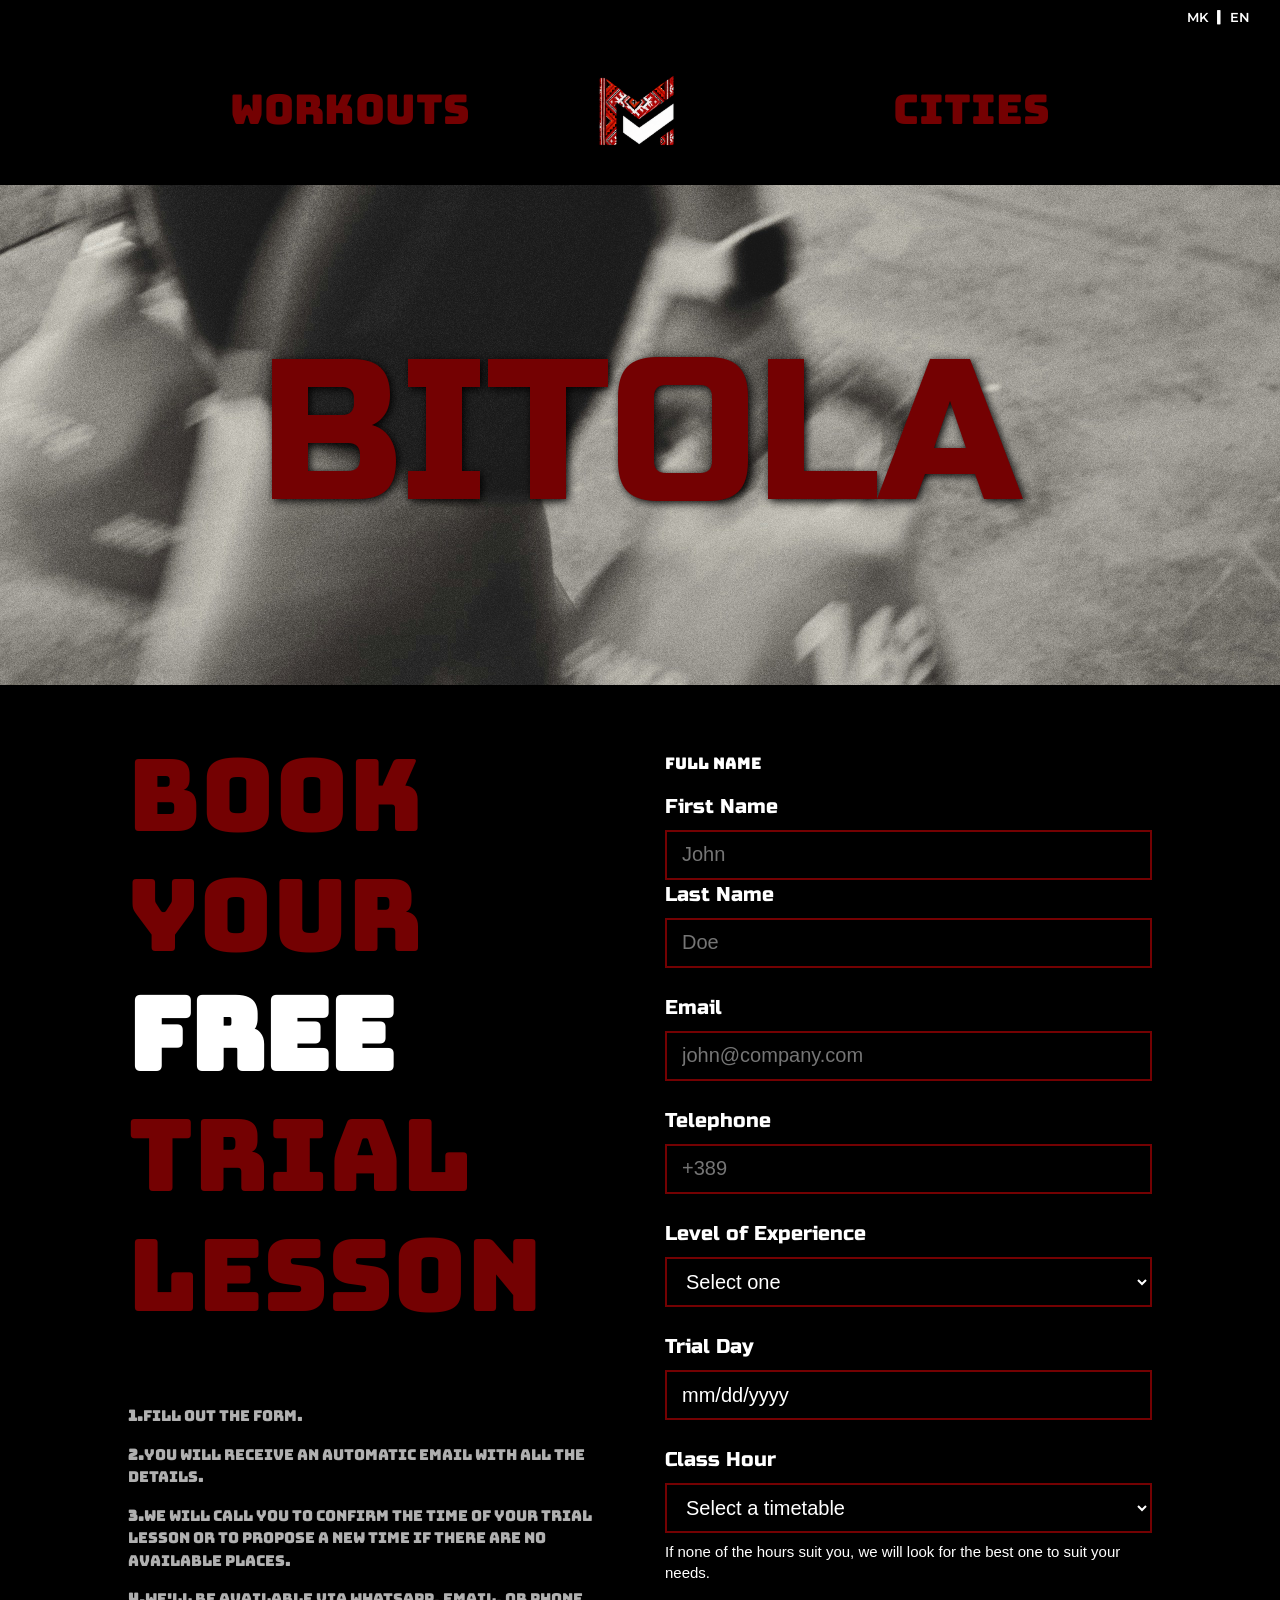
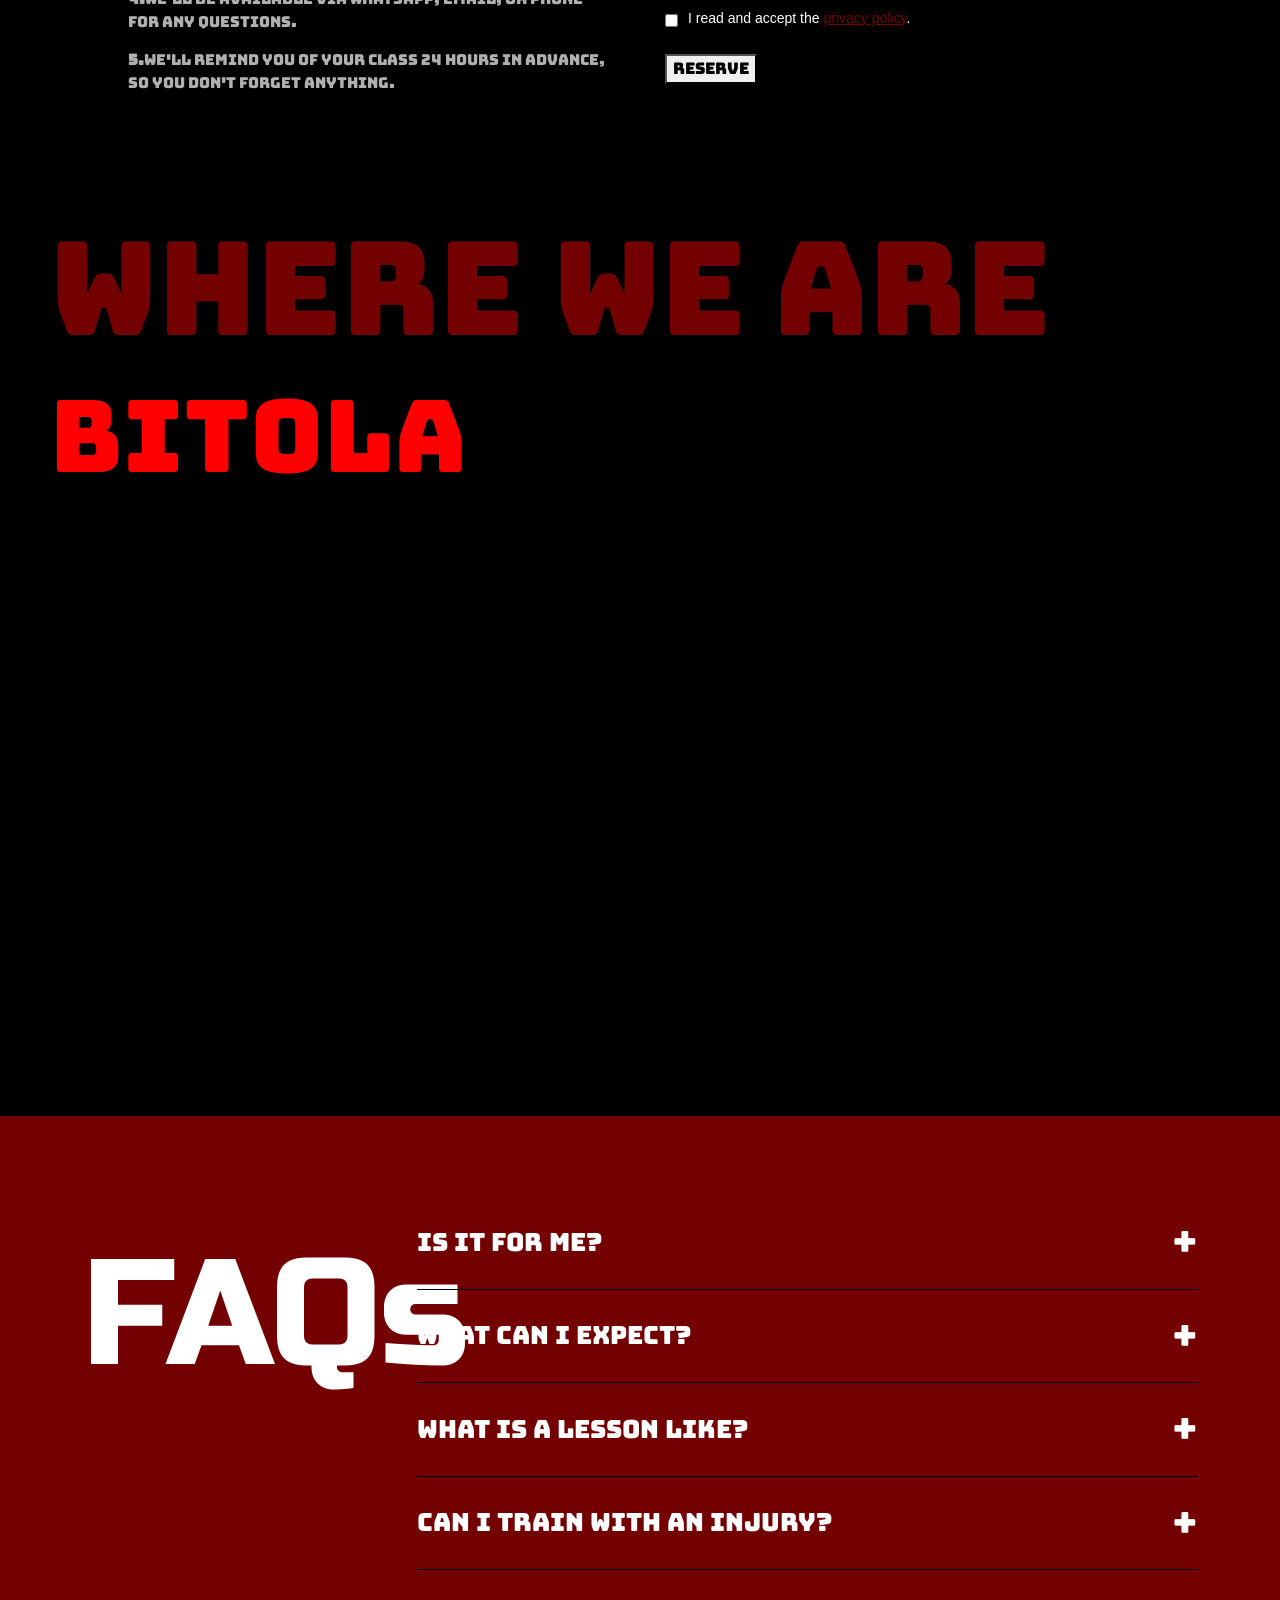
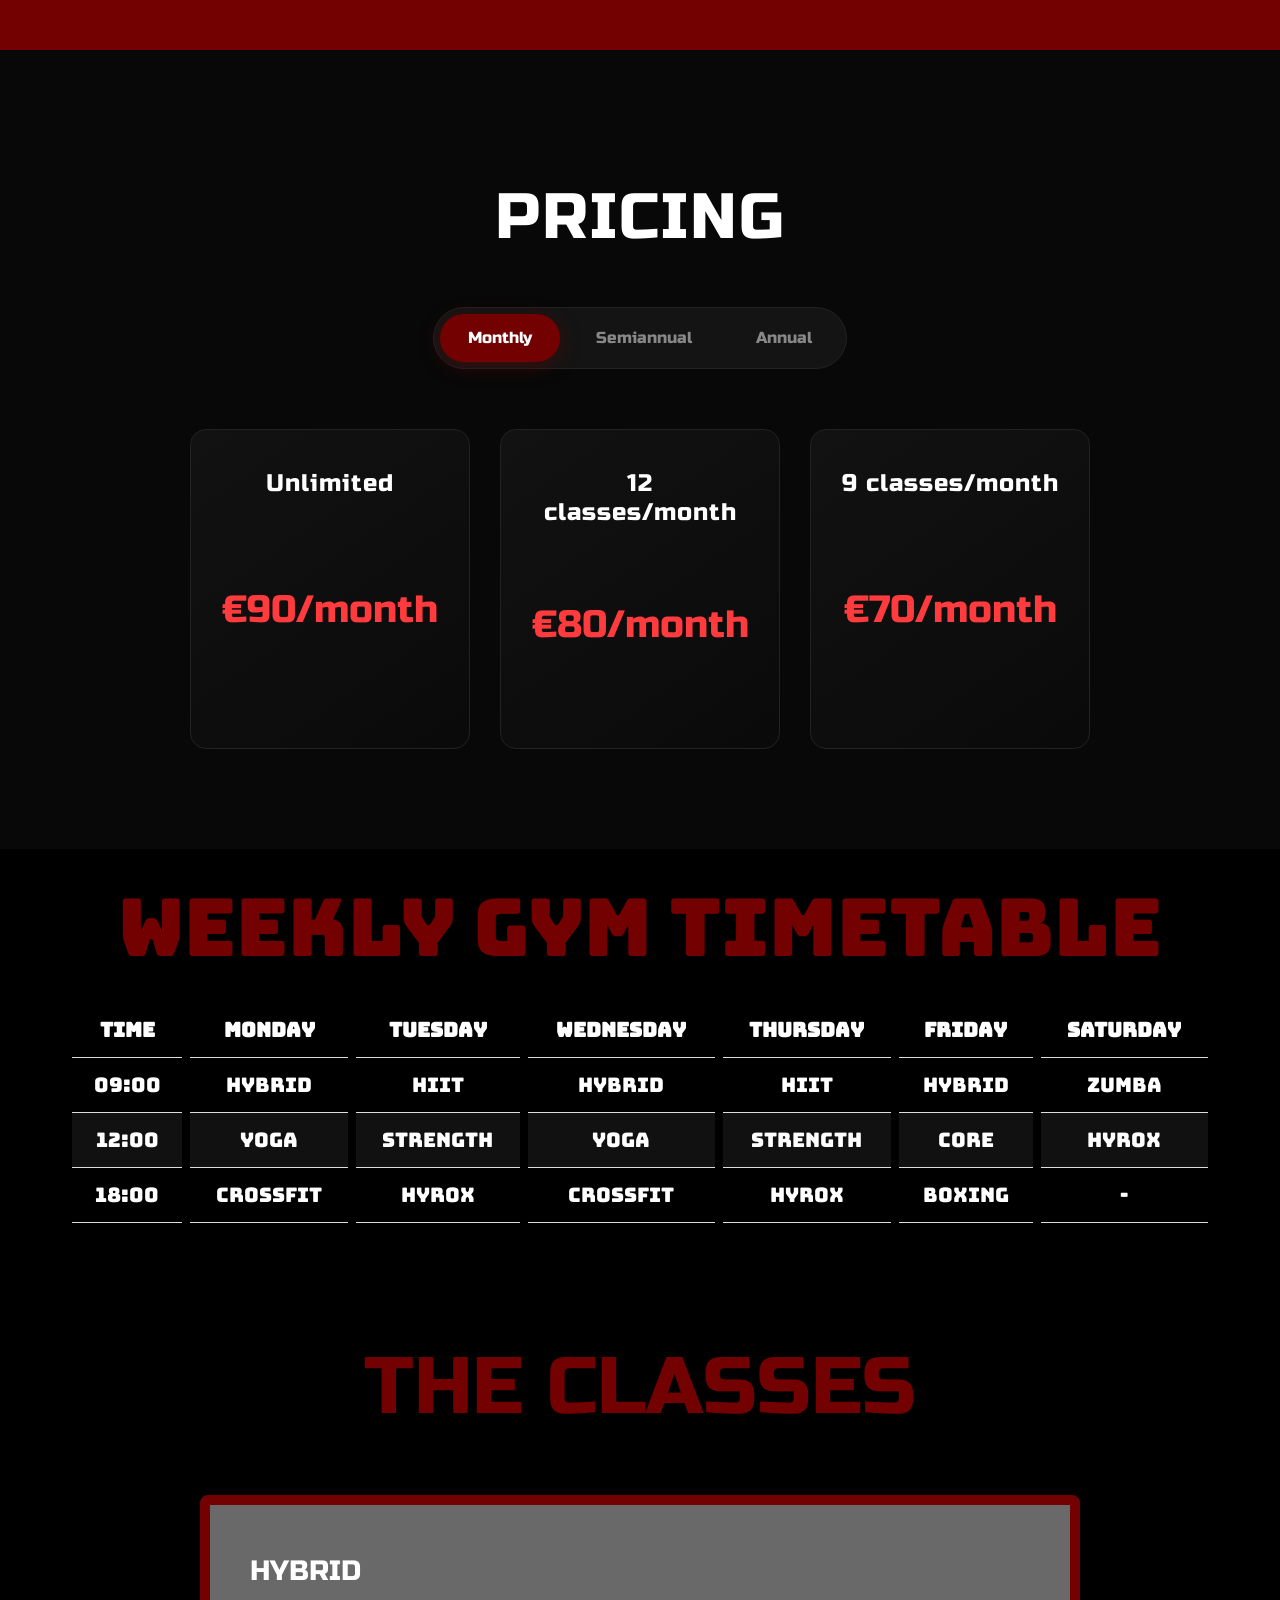
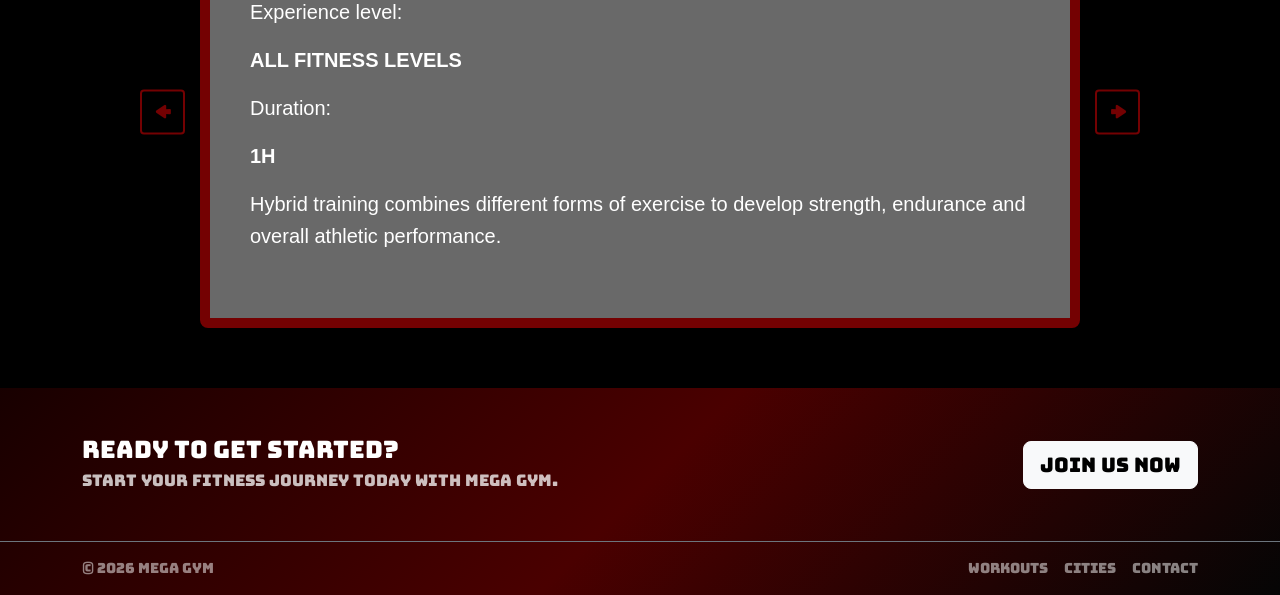
==== Bitola.html @ 3a7fa096 "okk" ====
<!DOCTYPE html>
<html lang="en">
<head>
  <meta charset="UTF-8">
  <title>Title</title>
  <link href="https://cdn.jsdelivr.net/npm/bootstrap@5.2.3/dist/css/bootstrap.min.css" rel="stylesheet">
  <link href="https://fonts.googleapis.com/css2?family=Bungee&display=swap" rel="stylesheet">
  <link href="https://fonts.googleapis.com/css2?family=Russo+One&display=swap" rel="stylesheet">
  <link href="https://fonts.googleapis.com/css2?family=Montserrat:wght@400;500;600;700&display=swap" rel="stylesheet">

  <style>
    body {
      margin: 0;
      padding-top: 185px;
      font-family: "Bungee", sans-serif;
    }

    .popup {
      position: fixed;
      top: 0;
      left: 0;
      width: 100%;
      height: 100%;
      background: rgba(0, 0, 0, 0.8);

      display: flex;
      align-items: center;
      justify-content: center;

      visibility: hidden;
      opacity: 0;
      z-index: 1000;

      transition: 0.4s;
    }

    .popup:target {
      visibility: visible;
      opacity: 1;
    }

    .popup-inner {
      position: relative;

      display: flex;

      width: 70%;
      max-width: 900px;
      height: 500px;

      background: white;

      transform: scale(0.8);
      transition: 0.4s;
    }

    .popup:target .popup-inner {
      transform: scale(1);
    }

    .popup__photo {
      width: 40%;
      overflow: hidden;
    }

    .popup__photo img {
      width: 100%;
      height: 100%;
      object-fit: cover;
    }

    .popup__text {
      width: 60%;
      padding: 50px;

      display: flex;
      flex-direction: column;
      justify-content: center;
    }

    .popup__text span {
      color: #740102;
      font-size: 14px;
      margin-bottom: 15px;
    }

    .popup__text h1 {
      font-size: 32px;
      margin-bottom: 25px;
      color: #111;
    }

    .popup__text p {
      font-size: 12px;
      line-height: 1.7;
      color: #666;
      font-family: Arial, sans-serif;
    }

    .popup__close {
      position: absolute;
      top: -15px;
      right: -15px;

      width: 40px;
      height: 40px;

      background: #740102;
      color: white;

      border-radius: 50%;

      text-decoration: none;
      text-align: center;
      line-height: 40px;

      font-weight: bold;
    }

    .language-bar {
      position: fixed;
      top: 0;
      left: 0;
      z-index: 1100;
      width: 100%;
      height: 35px;
      background: #000;
      display: flex;
      justify-content: flex-end;
      align-items: center;
      padding-right: 30px;
      gap: 8px;
    }

    .language-bar button {
      background: none;
      border: none;
      color: white;
      font-family: 'Montserrat', sans-serif;
      font-size: 13px;
      font-weight: 600;
      cursor: pointer;
      padding: 0;
    }

    .language-bar button:hover {
      color: #740102;
    }

    .language-bar span {
      color: white;
    }

    @keyframes pulse {
      50% {
        transform: scale(1.03);
      }
    }

    .navbar {
      position: fixed;
      top: 35px;
      left: 0;
      z-index: 1000;

      width: 100%;
      height: 150px;

      background: black;
      padding: 0;
    }

    .navbar .container-fluid {
      position: relative;
      height: 100%;
      padding: 0;
    }

    .navbar-brand {
      position: absolute;
      left: 50%;
      top: 50%;

      transform: translate(-50%, -50%);
      margin: 0;
      padding: 0;
    }

    .navbar-brand img {
      display: block;
      width: clamp(110px, 10vw, 150px);
    }

    .navbar-collapse {
      width: 100%;
    }

    .navbar-nav {
      position: relative;

      width: 100%;
      height: 100%;

      margin: 0;
      padding: 0;

      list-style: none;
    }

    .navbar-nav .nav-item:first-child {
      position: absolute;
      left: 18%;
      top: 50%;

      transform: translateY(-50%);
      margin: 0;
    }

    .cities-dropdown {
      position: absolute;
      right: 18%;
      top: 50%;

      transform: translateY(-50%);
      margin: 0;
    }

    .nav-link {
      position: relative;
      display: inline-block;

      color: #740102 !important;
      font-size: clamp(30px, 3.2vw, 50px);

      line-height: 1;
      padding: 0 !important;

      text-decoration: none;
    }

    .nav-item > .nav-link::before,
    .nav-item > .nav-link::after {
      content: "";

      position: absolute;
      left: 0;

      width: 100%;
      height: 3px;

      background: #740102;

      transform: scaleX(0);
      transition: transform 0.4s ease-out;
    }

    .nav-item > .nav-link::before {
      top: -5px;
      transform-origin: left;
    }

    .nav-item > .nav-link::after {
      bottom: -5px;
      transform-origin: right;
    }

    .nav-item > .nav-link:hover::before,
    .nav-item > .nav-link:hover::after {
      transform: scaleX(1);
    }

    .custom-menu {
      position: absolute;
      top: 55px;
      right: 0;

      margin: 0;
      padding: 0;

      list-style: none;
      text-align: right;
      white-space: nowrap;

      opacity: 0;
      visibility: hidden;

      transform: translateY(-10px);

      transition:
              opacity 0.35s ease,
              transform 0.35s ease;
    }

    .cities-dropdown:hover .custom-menu {
      opacity: 1;
      visibility: visible;
      transform: translateY(0);
    }

    .custom-menu a {
      position: relative;
      display: inline-block;

      padding: 4px 0;

      color: #740102;
      font-size: clamp(20px, 2vw, 30px);

      text-decoration: none;
    }

    .custom-menu a::after {
      content: "";

      position: absolute;
      left: 0;
      bottom: -2px;

      width: 100%;
      height: 2px;

      background: #740102;

      transform: scaleX(0);
      transform-origin: right;

      transition: transform 0.4s ease-out;
    }

    .custom-menu a:hover::after {
      transform: scaleX(1);
    }

    .navbar::after {
      content: "";

      position: absolute;
      top: 150px;
      left: 0;

      width: 100%;
      height: 0;

      background: black;

      transition: height 0.35s ease;

      z-index: -1;
    }

    .navbar:has(.cities-dropdown:hover)::after {
      height: 230px;
    }

    .navbar-toggler {
      position: absolute;
      right: 20px;
      top: 50%;

      transform: translateY(-50%);

      border: none;
      padding: 5px;
    }

    .navbar-toggler:focus {
      box-shadow: none;
    }

    .navbar-toggler-icon {
      filter:
              brightness(0)
              saturate(100%)
              invert(10%)
              sepia(90%)
              saturate(4000%)
              hue-rotate(350deg)
              brightness(60%);
    }

    @media (max-width: 991.98px) {
      body { padding-top: 145px; }
      .navbar {
        height: 110px;
      }

      .navbar-brand img {
        width: 100px;
      }

      .navbar-collapse {
        position: absolute;

        top: 110px;
        left: 0;

        width: 100%;
        height: auto;

        background: black;
      }

      .navbar-nav {
        display: flex;
        flex-direction: column;
        align-items: center;

        height: auto;
        padding: 20px 0;

        gap: 10px;
      }

      .navbar-nav .nav-item:first-child,
      .cities-dropdown {
        position: static;

        transform: none;
        margin: 0;
      }

      .nav-link {
        font-size: 30px;
      }

      .custom-menu {
        position: static;

        margin-top: 10px;

        text-align: center;
      }

      .navbar::after {
        display: none;
      }
    }
    .city {
      position: relative;
      width: 100%;
      height: 500px;
    }

    .city img {
      width: 100%;
      height: 100%;
      object-fit: cover;
    }

    .city-name {
      position: absolute;
      top: 50%;
      left: 50%;
      transform: translate(-50%, -50%);
      color: #740102;
      font-size: 200px;
      font-family: "Russo One", sans-serif;
      text-shadow: 2px 2px 8px black;
    }

    .booking{
      width: 100%;
      min-height: 700px;
      display: grid;
      grid-template-columns: 1fr 1fr;
      background: black;
      color: white;
      padding: 40px 10%;
      gap: 50px;
    }
    .info {
      display: flex;
      flex-direction: column;
      justify-content: center;
    }

    .info h1 {
      font-size: 100px;
      color: #740102;
      margin-bottom: 70px;
      margin-top: 10px;
    }

    .steps {
      max-width: 600px;
    }

    .booking-steps p {
      font-size: 60px;
      margin-bottom: 25px;
      color: white;
      font-family: Arial, sans-serif;
      text-decoration: none;
    }

    .booking-steps strong {
      color: white;
      font-size: 20px;
      margin-right: 8px;
    }
    .form-container {
      display: flex;
      align-items: center;
    }

    .form {
      width: 100%;
      max-width: 600px;
    }

    .form-group {
      margin-bottom: 25px;
    }

    .form-group label {
      display: block;
      font-family: "Russo One", sans-serif;
      font-size: 20px;
      margin-bottom: 8px;
      color: white;
    }

    .form-group input,
    .form-group select {
      width: 100%;
      height: 50px;
      padding: 10px 15px;
      background: transparent;
      border: 2px solid #740102;
      color: white;
      font-family: Arial, sans-serif;
      font-size: 20px;
    }

    .form-group input:focus,
    .form-group select:focus {
      border-color: white;
    }

    .form-group select option {
      color: black;
    }

    .form-group small {
      display: block;
      margin-top: 8px;
      font-family: Arial, sans-serif;
      font-size: 15px;
      color: white;
      line-height: 1.4;
    }

    .privacy-check {
      display: flex;
      gap: 10px;
      margin: 25px 0;
    }

    .privacy-check input {
      margin-top: 4px;
    }

    .privacy-check label {
      font-family: Arial, sans-serif;
      font-size: 14px;
    }

    .privacy-check a {
      color: #740102;
    }

    .booking-form button {
      width: 100%;
      height: 60px;
      border: 2px solid #740102;
      background: #740102;
      color: white;
      font-family: "Russo One", sans-serif;
      font-size: 22px;
    }

    .booking-form button:hover {
      background: transparent;
      color: #740102;
    }
    .map-container {
      background-color: black;
      width: 100%;
      margin: 0 auto;
      padding: 60px 0;
    }

    .map-container h1 {
      color: #740102;
      margin: 0 0 10px 50px;
    }
    .map-container iframe {
      display: block;
      width: 60%;
      height: 550px;
      border: 0;
      margin: 0 auto;
    }
    #where {
      font-size: 130px;
    }
    #grad {
      font-size: 100px;
      color: red;
    }
    #grad:hover {
      color: white;
    }

    #fa {
      background-color: #740102;
      width: 100%;
      padding: 30px 20px;
    }

    .faq {
      display: grid;
      grid-template-columns: 30% 70%;
      width: 90%;
      margin: 0 auto;
      padding: 50px 0;
    }

    .faq-title h2 {
      font-size: 150px;
      color: white;
      font-family: "Russo One", sans-serif;
      margin: 0;
    }

    .faq-questions details {
      border-bottom: 1px solid black;
      padding: 20px 0;
      color: white;
    }

    .faq-questions summary {
      display: flex;
      justify-content: space-between;
      align-items: center;
      font-size: 25px;
      /*font-weight: bold;*/
      list-style: none;
    }
    .faq-questions summary::-webkit-details-marker {
      display: none;
    }
    .plus {
      font-size: 35px;
    }
    .plus::before {
      content: "+";
    }
    details[open] .plus::before {
      content: "−";
    }
    .faq-questions details p {
      font-size: 18px;
      margin: 20px 0 0;
    }

    .faq-more {
      margin-top: 30px;
      color: black;
    }
    h2 {
      text-align: center;
      color: #740102;
      padding-top: 30px;
      padding-bottom: 20px;
      font-size: 80px;
    }
    .table-container {
      background-color: black;
      height: 400px;
    }
    table {
      width: 90%;
      border-collapse: separate;
      border-spacing: 8px 0;
      min-width: 600px;
      background-color: black;
      color: white;
      margin: 0 auto;
    }
    th, td {
      padding: 12px;
      text-align: center;
      border-bottom: 1px solid #ddd;
      font-size: 20px;
    }
    thead {
      background: #740102;


    }

    tbody tr:nth-child(even) {
      background: #111;
    }

    tbody tr:hover {
      background: #1c1c1c;
    }
    th {
      color: white;
      margin: 1px;
    }
    tr {
      background-color: black;
      color: white;
    }
    .time {
      color: white;
      font-size: 20px;
    }

    .pricing {
      width: 100%;
      margin: 0 auto;
      padding: 100px 20px;
      background-color: #080808;
      text-align: center;
      font-family: "Russo One", sans-serif;
    }

    .pricing h2 {
      font-size: 64px;
      color: #ffffff;
      margin-bottom: 30px;
      letter-spacing: 2px;
    }

    .pricing-tabs {
      display: inline-flex;
      background: #141414;
      padding: 6px;
      border-radius: 50px;
      gap: 8px;
      margin-bottom: 60px;
      border: 1px solid #222;
    }

    .tab {
      background: transparent;
      border: none;
      padding: 12px 28px;
      cursor: pointer;
      color: #888;
      font-size: 16px;
      font-family: inherit;
      border-radius: 40px;
      transition: all 0.3s ease;
    }

    .tab:hover {
      color: #ffffff;
    }

    .tab.active {
      background: #740102;
      color: #ffffff;
      box-shadow: 0 4px 20px rgba(116, 1, 2, 0.4);
    }

    .pricing-cards {
      display: flex;
      justify-content: center;
      gap: 30px;
      flex-wrap: wrap;
      max-width: 1200px;
      margin: 0 auto;
    }

    .price-card {
      background: linear-gradient(145deg, #121212, #0a0a0a);
      padding: 40px 30px;
      min-height: 320px;
      display: flex;
      flex-direction: column;
      justify-content: space-between;
      text-align: center;
      border: 1px solid #222;
      width: 280px;
      border-radius: 16px;
      transition: transform 0.3s ease, border-color 0.3s ease, box-shadow 0.3s ease;
    }

    .price-card:hover {
      transform: translateY(-8px);
      border-color: #740102;
      box-shadow: 0 12px 40px rgba(116, 1, 2, 0.2);
    }

    .price-card h3 {
      font-size: 24px;
      margin: 0 0 15px 0;
      color: #ffffff;
      letter-spacing: 1px;
    }

    .price {
      font-size: 38px;
      margin: 15px 0;
      color: #ff3b3d;
    }

    .info {
      font-size: 15px;
      margin: 0;
      color: #b0b0b0;
      line-height: 1.5;
      font-weight: normal;
    }
    .phone {
      transition: transform 0.3s ease;
      border-radius: 100px;
      margin-top: 40px;
    }


    .workouts-section {
      background: black;
      color: white;
      padding: 60px 0;
      /*overflow: hidden; */
    }

    .workouts-section h2 {
      font-family: "Russo One", sans-serif;
      color: #740102;
      text-align: center;
      margin-bottom: 40px;
    }
    .workout-slider {
      position: relative;
      width: 1000px;
      max-width: 90%;
      margin: 0 auto;
      padding: 0 60px;
      box-sizing: border-box;
    }
    .slider-viewport {
      width: 100%;
      overflow: hidden;
    }
    .workout-track {
      display: flex;
      gap: 30px;
      transition: transform 0.5s ease;
    }

    .workout-card {
      flex: 0 0 100%;
      padding: 50px 40px;
      background: dimgray;
      /*text-align: center;*/
      border: 10px solid #740102;
      box-sizing: border-box;
      border-radius: 8px;
    }
    .workout-card h3 {
      font-family: "Russo One", sans-serif;
      color: white;
      /*margin-bottom: 20px;*/
      font-size: 28px;
    }

    .workout-card p {
      font-family: Arial, sans-serif;
      font-size: 20px;
      line-height: 1.6;
      /*margin: 0 auto;*/
    }
    .slider-arrow {
      position: absolute;
      top: 50%;
      transform: translateY(-50%);
      z-index: 10;
      width: 45px;
      height: 45px;
      border: 2px solid #740102;
      background: black;
      color: #740102;
      font-size: 22px;
      font-weight: bold;
      cursor: pointer;
      border-radius: 4px;
      display: flex;
      align-items: center;
      justify-content: center;
    }
    .slider-arrow:hover {
      background: #740102;
      color: white;
    }

    .prev {
      left: 0px;
    }

    .next {
      right: 0px;
    }

    @keyframes bounceMovement {
      0%, 100% { transform: translateY(0); }
      50% { transform: translateY(-15px); }
    }
    .besplatno {
      display: inline-block;
      animation: bounceMovement 1s ease infinite;
      color: white;
    }

  </style>
</head>

<body>

<div class="language-bar">
  <button type="button" onclick="changeLanguage('mk')">MK</button>
  <span>|</span>
  <button type="button" onclick="changeLanguage('en')">EN</button>
</div>

<nav class="navbar navbar-expand-lg">

  <div class="container-fluid">
    <a class="navbar-brand" href="home.html">
      <img src="images/logo_top.png" alt="Logo">
    </a>

    <button
            class="navbar-toggler"
            type="button"
            data-bs-toggle="collapse"
            data-bs-target="#navbarMenu"
            aria-controls="navbarMenu"
            aria-expanded="false"
            aria-label="Toggle navigation">
      <span class="navbar-toggler-icon"></span>
    </button>

    <div class="collapse navbar-collapse" id="navbarMenu">
      <ul class="navbar-nav">
        <li class="nav-item">
          <a class="nav-link" href="workouts.html">Workouts</a>
        </li>

        <li class="nav-item cities-dropdown">
          <a class="nav-link cities-link" href="#">Cities</a>
          <ul class="custom-menu">
            <li>
              <a href="Skopje.html">Skopje</a>
            </li>

            <li>
              <a href="Ohrid.html">Ohrid</a>
            </li>

            <li>
              <a href="Bitola.html">Bitola</a>
            </li>

            <li>
              <a href="Tetovo.html">Tetovo</a>
            </li>

          </ul>
        </li>

      </ul>
    </div>
  </div>

</nav>

<section class="city">
  <img src="images/bi.jpg" alt="Bitola">
  <div class="city-name">BITOLA</div>
</section>

<section class="booking" id="booking">
  <div class="info">
    <h1 id="title">BOOK YOUR <strong class="besplatno">FREE</strong> TRIAL LESSON</h1>
    <div class="steps">
      <p><strong>1.</strong>Fill out the form.</p>
      <p><strong>2.</strong>You will receive an automatic email with all the details.</p>
      <p><strong>3.</strong>We will call you to confirm the time of your trial lesson or to propose a new time if there are no available places.</p>
      <p><strong>4.</strong>We'll be available via WhatsApp, email, or phone for any questions.</p>
      <p><strong>5.</strong>We'll remind you of your class 24 hours in advance, so you don't forget anything.</p>
    </div>

  </div>

  <div class="form-container">

    <form class="form">
      <div class="form-group">
        <p>Full Name</p>
        <label for="first-name">First Name</label>
        <input
                type="text"
                id="first-name"
                name="first-name"
                placeholder="John"
                required>
        <label for="last-name">Last Name</label>
        <input
                type="text"
                id="last-name"
                name="first-name"
                placeholder="Doe"
                required>
      </div>

      <div class="form-group">
        <label for="email">Email</label>

        <input
                type="email"
                id="email"
                name="email"
                placeholder="john@company.com"
                required>
      </div>

      <div class="form-group">
        <label for="telephone">Telephone</label>

        <input
                type="tel"
                id="telephone"
                name="telephone"
                placeholder="+389"
                required>
      </div>

      <div class="form-group">
        <label for="experience">Level of Experience</label>

        <select id="experience" name="experience" required>
          <option value="">Select one</option>
          <option value="without-experience">
            Without experience
          </option>
          <option value="a little experience">
            Have done CrossFit a couple of times
          </option>
          <option value="3-months">
            Have months of experience doing Crossfit
          </option>
        </select>
      </div>

      <div class="form-group">
        <label for="trial-date">Trial Day </label>

        <input
                type="date"
                id="trial-date"
                name="trial-date"
                required>
      </div>

      <div class="form-group">
        <label for="class-hour">Class Hour </label>
        <select id="class-hour" name="class-hour" required>
          <option value="">Select a timetable</option>
          <option value="10:00">10:00 AM</option>
          <option value="14:15">2:15 PM</option>
          <option value="17:15">5:15 PM</option>
          <option value="18:15">6:15 PM</option>
          <option value="19:15">7:15 PM</option>
        </select>
        <small>If none of the hours suit you, we will look for the best one to suit your needs.</small>
      </div>

      <div class="privacy-check">
        <input
                type="checkbox"
                id="privacy"
                name="privacy"
                required>
        <label for="privacy">I read and accept the <a href="#" target="_blank">privacy policy</a>.</label>
      </div>

      <button type="submit">RESERVE</button>

    </form>

  </div>

</section>

<div class="map-container">
  <h1 id="where">WHERE WE ARE</h1>
  <h1 id="grad">BITOLA</h1>
  <iframe src="https://www.google.com/maps/embed?pb=!1m18!1m12!1m3!1d25428.00611601408!2d21.307942958452127!3d41.02583358485024!2m3!1f0!2f0!3f0!3m2!1i1024!2i768!4f13.1!3m3!1m2!1s0x13572451365fb6fd%3A0xfa67bbbf65bec948!2sBitola!5e1!3m2!1sen!2smk!4v1787051882561!5m2!1sen!2smk" width="600" height="450" style="border:0;" allowfullscreen="" loading="lazy" referrerpolicy="strict-origin-when-cross-origin"></iframe>
</div>


<div id="fa">
  <section class="faq">
    <div class="faq-title">
      <h2>FAQs</h2>
    </div>
    <div class="faq-questions">
      <details>
        <summary>
          <span>Is it for me?</span><span class="plus"></span>
        </summary>
        <p>Our classes are suitable for beginners and experienced athletes. We will help you find the right level for you.</p>
      </details>

      <details>
        <summary>
          <span>What can I expect?</span><span class="plus"></span>
        </summary>
        <p>You can expect a welcoming environment, professional coaching, and workouts adapted to your level.</p>
      </details>

      <details>
        <summary>
          <span>What is a lesson like?</span><span class="plus"></span>
        </summary>
        <p>Each lesson includes a warm-up, instruction, the main workout, and a cool-down.</p>
      </details>

      <details>
        <summary>
          <span>Can I train with an injury?</span><span class="plus"></span>
        </summary>
        <p>Please speak with your coach before training so we can determine whether exercises can safely be adapted.</p>
      </details>


    </div>
  </section>
</div>


<section class="pricing">

  <h2>PRICING</h2>
  <div class="pricing-tabs">
    <button class="tab active" data-plan="monthly">Monthly</button>
    <button class="tab" data-plan="semiannual">Semiannual</button>
    <button class="tab" data-plan="annual">Annual</button>
  </div>
  <div class="pricing-cards" id="pricing-cards">
  </div>
</section>

<div class="table-container">
  <h2>Weekly Gym Timetable</h2>
  <table>
    <thead>
    <tr>
      <th>Time</th>
      <th>Monday</th>
      <th>Tuesday</th>
      <th>Wednesday</th>
      <th>Thursday</th>
      <th>Friday</th>
      <th>Saturday</th>
    </tr>
    </thead>
    <tbody>
    <tr>
      <td class="time">09:00</td>
      <td><span class="class-name">Hybrid</span></td>
      <td><span class="class-name">HIIT</span></td>
      <td><span class="class-name">Hybrid</span></td>
      <td><span class="class-name">HIIT</span></td>
      <td><span class="class-name">Hybrid</span></td>
      <td><span class="class-name">Zumba</span></td>
    </tr>
    <tr>
      <td class="time">12:00</td>
      <td><span class="class-name">Yoga</span></td>
      <td><span class="class-name">Strength</span></td>
      <td><span class="class-name">Yoga</span></td>
      <td><span class="class-name">Strength</span></td>
      <td><span class="class-name">Core</span></td>
      <td><span class="class-name">Hyrox</span></td>
    </tr>
    <tr>
      <td class="time">18:00</td>
      <td><span class="class-name">CrossFit</span></td>
      <td><span class="class-name">Hyrox</span></td>
      <td><span class="class-name">CrossFit</span></td>
      <td><span class="class-name">Hyrox</span></td>
      <td><span class="class-name">Boxing</span></td>
      <td>-</td>
    </tr>
    </tbody>
  </table>
</div>

<section class="workouts-section">

  <h2>THE CLASSES</h2>
  <div class="workout-slider">
    <button class="slider-arrow prev" onclick="previousWorkout()"> ← </button>
    <div class="slider-viewport">
      <div class="workout-track">

        <div class="workout-card active">
          <h3>HYBRID</h3>
          <p>Experience level:</p><p><strong>ALL FITNESS LEVELS</strong></p><p>Duration:</p><p><strong>1H</strong></p>
          <p>
            Hybrid training combines different forms of
            exercise to develop strength, endurance and
            overall athletic performance.
          </p>
        </div>
        <div class="workout-card">
          <h3>YOGA</h3>
          <p>Experience level:</p><p><strong>ALL FITNESS LEVELS</strong></p><p>Duration:</p><p><strong>1H</strong></p>
          <p>
            Yoga focuses on mobility, flexibility, balance
            and controlled movement.
          </p>
        </div>
        <div class="workout-card">
          <h3>CROSSFIT</h3>
          <p>Experience level: </p><p><strong>ADVANCED LEVEL</strong></p><p>Duration: </p><p><strong>1H</strong></p>
          <p>
            A mix of gymnastics,weightlifting and metabolic work.
            Perfect if you're looking for total performance and explosive strength.
          </p>
        </div>
        <div class="workout-card">
          <h3>BOXING</h3>
          <p>Experience level:</p><p><strong>ADVANCED LEVEL</strong></p><p>Duration:</p><p><strong>1H</strong></p>
          <p>
            Boxing is a full-body workout that combines strength, endurance, coordination and technique.
            It is suitable for improving fitness while learning the fundamentals of boxing.
          </p>
        </div>
      </div>
      <button class="slider-arrow next" onclick="nextWorkout()">→</button>
    </div>
  </div>

</section>
<footer class="mt-auto text-white"
        style="background: linear-gradient(135deg, #180000 0%, #4a0000 50%, #050505 100%);">

  <div class="py-5">
    <div class="container d-flex flex-wrap justify-content-between align-items-center gap-3">

      <div>
        <h4 class="mb-1">Ready to get started?</h4>
        <p class="mb-0 opacity-75">
          Start your fitness journey today with Mega Gym.
        </p>
      </div>


      <a href="http://localhost:63342/DP-project/DP-project/Bitola.html#booking" class="btn btn-light btn-lg flex-shrink-0">
        Join us now
      </a>

    </div>
  </div>

  <div class="py-3 border-top border-secondary">
    <div class="container d-flex justify-content-between small text-white-50">

      <span>&copy; 2026 Mega Gym</span>

      <div class="d-flex gap-3">
        <a class="text-white-50 text-decoration-none" href="">Workouts</a>
        <a class="text-white-50 text-decoration-none" href="">Cities</a>
        <a class="text-white-50 text-decoration-none" href="">Contact</a>

      </div>

    </div>
  </div>

</footer>

<script>
  const pricing = {

    monthly: [
      {
        name: "Unlimited",
        price: "€90/month",
        info: ""
      },

      {
        name: "12 classes/month",
        price: "€80/month",
        info: ""
      },

      {
        name: "9 classes/month",
        price: "€70/month",
        info: ""
      }
    ],
    semiannual: [
      {
        name: "Unlimited",
        price: "€80/month",
        info: "€500"
      }
    ],
    annual: [
      {
        name: "Unlimited",
        price: "€75/month",
        info: "€900"
      }
    ]

  };

  const tabs = document.querySelectorAll(".tab");
  const pricingCards = document.getElementById("pricing-cards");

  function showPrices(plan) {

    pricingCards.innerHTML = "";
    pricing[plan].forEach(item => {
      const card = document.createElement("div");
      card.classList.add("price-card");
      card.innerHTML = `<h3>${item.name}</h3> <p class="price">${item.price}</p><p class="info">${item.info}</p>`;
      pricingCards.appendChild(card);

    });

  }
  tabs.forEach(tab => {
    tab.addEventListener("click", () => {
      tabs.forEach(t => {
        t.classList.remove("active");
      });
      tab.classList.add("active");
      const plan = tab.dataset.plan;
      showPrices(plan);
    });

  })
  showPrices("monthly");
</script>
<script>
  let currentWorkout = 0;

  const workoutCards = document.querySelectorAll(".workout-card");
  const workoutTrack = document.querySelector(".workout-track");

  function showWorkout(index) {

    if (index < 0) {
      index = workoutCards.length - 1;
    }

    if (index >= workoutCards.length) {
      index = 0;
    }

    currentWorkout = index;

    const cardWidth =
            workoutCards[0].offsetWidth + 30;

    workoutTrack.style.transform =
            `translateX(-${currentWorkout * cardWidth}px)`;
  }

  function nextWorkout() {
    showWorkout(currentWorkout + 1);
  }

  function previousWorkout() {
    showWorkout(currentWorkout - 1);
  }
  workoutCards.forEach((card, index) => {

    card.addEventListener("click", function() {

      if (index !== currentWorkout) {
        showWorkout(index);
      }

    });

  });
</script>
<script>
  const pageTranslations = {
    "Workouts":"Тренинзи", "Cities":"Градови", "Skopje":"Скопје", "Ohrid":"Охрид", "Bitola":"Битола", "Tetovo":"Тетово", "BITOLA":"БИТОЛА",
    "BOOK YOUR":"РЕЗЕРВИРАЈТЕ ГО ВАШИОТ", "FREE":"БЕСПЛАТЕН", "TRIAL LESSON":"ПРОБЕН ТРЕНИНГ", "Fill out the form.":"Пополнете го формуларот.",
    "You will receive an automatic email with all the details.":"Ќе добиете автоматска е-пошта со сите детали.",
    "We will call you to confirm the time of your trial lesson or to propose a new time if there are no available places.":"Ќе ви се јавиме за да го потврдиме времето на пробниот тренинг или да предложиме нов термин ако нема слободни места.",
    "We'll be available via WhatsApp, email, or phone for any questions.":"За сите прашања, достапни сме преку WhatsApp, е-пошта или телефон.",
    "We'll remind you of your class 24 hours in advance, so you don't forget anything.":"Ќе ве потсетиме за тренингот 24 часа однапред за да не заборавите ништо.",
    "Full Name":"Име и презиме", "First Name":"Име", "Last Name":"Презиме", "Email":"Е-пошта", "Telephone":"Телефон", "Level of Experience":"Ниво на искуство", "Select one":"Изберете", "Without experience":"Без искуство", "Have done CrossFit a couple of times":"Сум вежбал/а CrossFit неколку пати", "Have months of experience doing Crossfit":"Имам неколку месеци искуство со CrossFit", "Trial Day":"Ден за пробен тренинг", "Class Hour":"Време на тренинг", "Select a timetable":"Изберете термин", "If none of the hours suit you, we will look for the best one to suit your needs.":"Ако ниту еден термин не ви одговара, ќе го најдеме најсоодветниот за вас.", "I read and accept the":"Прочитав и се согласувам со", "privacy policy":"политиката за приватност", "RESERVE":"РЕЗЕРВИРАЈ",
    "WHERE WE ARE":"КАДЕ СЕ НАОЃАМЕ", "FAQs":"ЧПП", "Is it for me?":"Дали е ова за мене?", "Our classes are suitable for beginners and experienced athletes. We will help you find the right level for you.":"Нашите тренинзи се соодветни за почетници и искусни спортисти. Ќе ви помогнеме да го најдете вистинското ниво за вас.", "What can I expect?":"Што можам да очекувам?", "You can expect a welcoming environment, professional coaching, and workouts adapted to your level.":"Очекувајте пријатна атмосфера, професионално водство и тренинзи приспособени на вашето ниво.", "What is a lesson like?":"Како изгледа тренингот?", "Each lesson includes a warm-up, instruction, the main workout, and a cool-down.":"Секој тренинг вклучува загревање, упатства, главен дел и завршно опуштање.", "Can I train with an injury?":"Можам ли да тренирам ако имам повреда?", "Please speak with your coach before training so we can determine whether exercises can safely be adapted.":"Разговарајте со тренерот пред тренинг за да утврдиме дали вежбите може безбедно да се приспособат.", "Want to know more?":"Сакате да дознаете повеќе?", "PRICING":"ЦЕНИ", "Monthly":"Месечно", "Semiannual":"На шест месеци", "Annual":"Годишно", "Unlimited":"Неограничено", "12 classes/month":"12 тренинзи месечно", "9 classes/month":"9 тренинзи месечно",
    "Weekly Gym Timetable":"Неделен распоред на тренинзи", "Time":"Време", "Monday":"Понеделник", "Tuesday":"Вторник", "Wednesday":"Среда", "Thursday":"Четврток", "Friday":"Петок", "Saturday":"Сабота", "THE CLASSES":"ТРЕНИНЗИ", "Experience level:":"Ниво на искуство:", "ALL FITNESS LEVELS":"ЗА СИТЕ НИВОА", "Duration:":"Времетраење:", "ADVANCED LEVEL":"НАПРЕДНО НИВО",
    "Hybrid training combines different forms of exercise to develop strength, endurance and overall athletic performance.":"Хибридниот тренинг комбинира различни видови вежби за развој на силата, издржливоста и севкупните спортски перформанси.", "Yoga focuses on mobility, flexibility, balance and controlled movement.":"Јогата се фокусира на подвижноста, флексибилноста, рамнотежата и контролираното движење.", "A mix of gymnastics,weightlifting and metabolic work. Perfect if you're looking for total performance and explosive strength.":"Комбинација од гимнастика, кревање тегови и метаболички вежби. Одличен избор за севкупни перформанси и експлозивна сила.", "Boxing is a full-body workout that combines strength, endurance, coordination and technique. It is suitable for improving fitness while learning the fundamentals of boxing.":"Боксот е тренинг за целото тело кој ги комбинира силата, издржливоста, координацијата и техниката. Помага да ја подобрите кондицијата и да ги научите основите на боксот.",
    "Ready to get started?":"Подготвени сте да започнете?", "Start your fitness journey today with Mega Gym.":"Започнете го вашето фитнес-патување денес со Mega Gym.", "Join us now":"Придружете ни се", "Contact":"Контакт", "Title":"Битола"
  };

  const originalText = new WeakMap();
  let pageLanguage = 'en';

  function changeLanguage(language) {
    pageLanguage = language;
    document.documentElement.lang = language;

    const walker = document.createTreeWalker(
            document.body,
            NodeFilter.SHOW_TEXT
    );

    let node;

    while (node = walker.nextNode()) {
      if (['SCRIPT', 'STYLE'].includes(node.parentElement?.tagName)) {
        continue;
      }

      if (!originalText.has(node)) {
        originalText.set(node, node.nodeValue);
      }

      const original = originalText.get(node);
      const key = original.trim().replace(/\s+/g, ' ');

      if (language === 'mk') {
        node.nodeValue = original.replace(
                original.trim(),
                pageTranslations[key] || original.trim()
        );
      } else {
        node.nodeValue = original;
      }
    }

    document.querySelectorAll('[placeholder]').forEach(input => {
      if (!input.dataset.originalPlaceholder) {
        input.dataset.originalPlaceholder = input.placeholder;
      }

      const original = input.dataset.originalPlaceholder;

      input.placeholder = language === 'mk'
              ? ({ John: 'Јован', Doe: 'Петров' }[original] || original)
              : original;
    });

    document.title = language === 'mk'
            ? 'Битола | Mega Gym'
            : 'Bitola | Mega Gym';
  }

  document.addEventListener('DOMContentLoaded', () => {
    changeLanguage('en');

    const cards = document.getElementById('pricing-cards');

    if (cards) {
      new MutationObserver(() => changeLanguage(pageLanguage))
              .observe(cards, {
                childList: true,
                subtree: true
              });
    }
  });

</script>
</body>
</html>
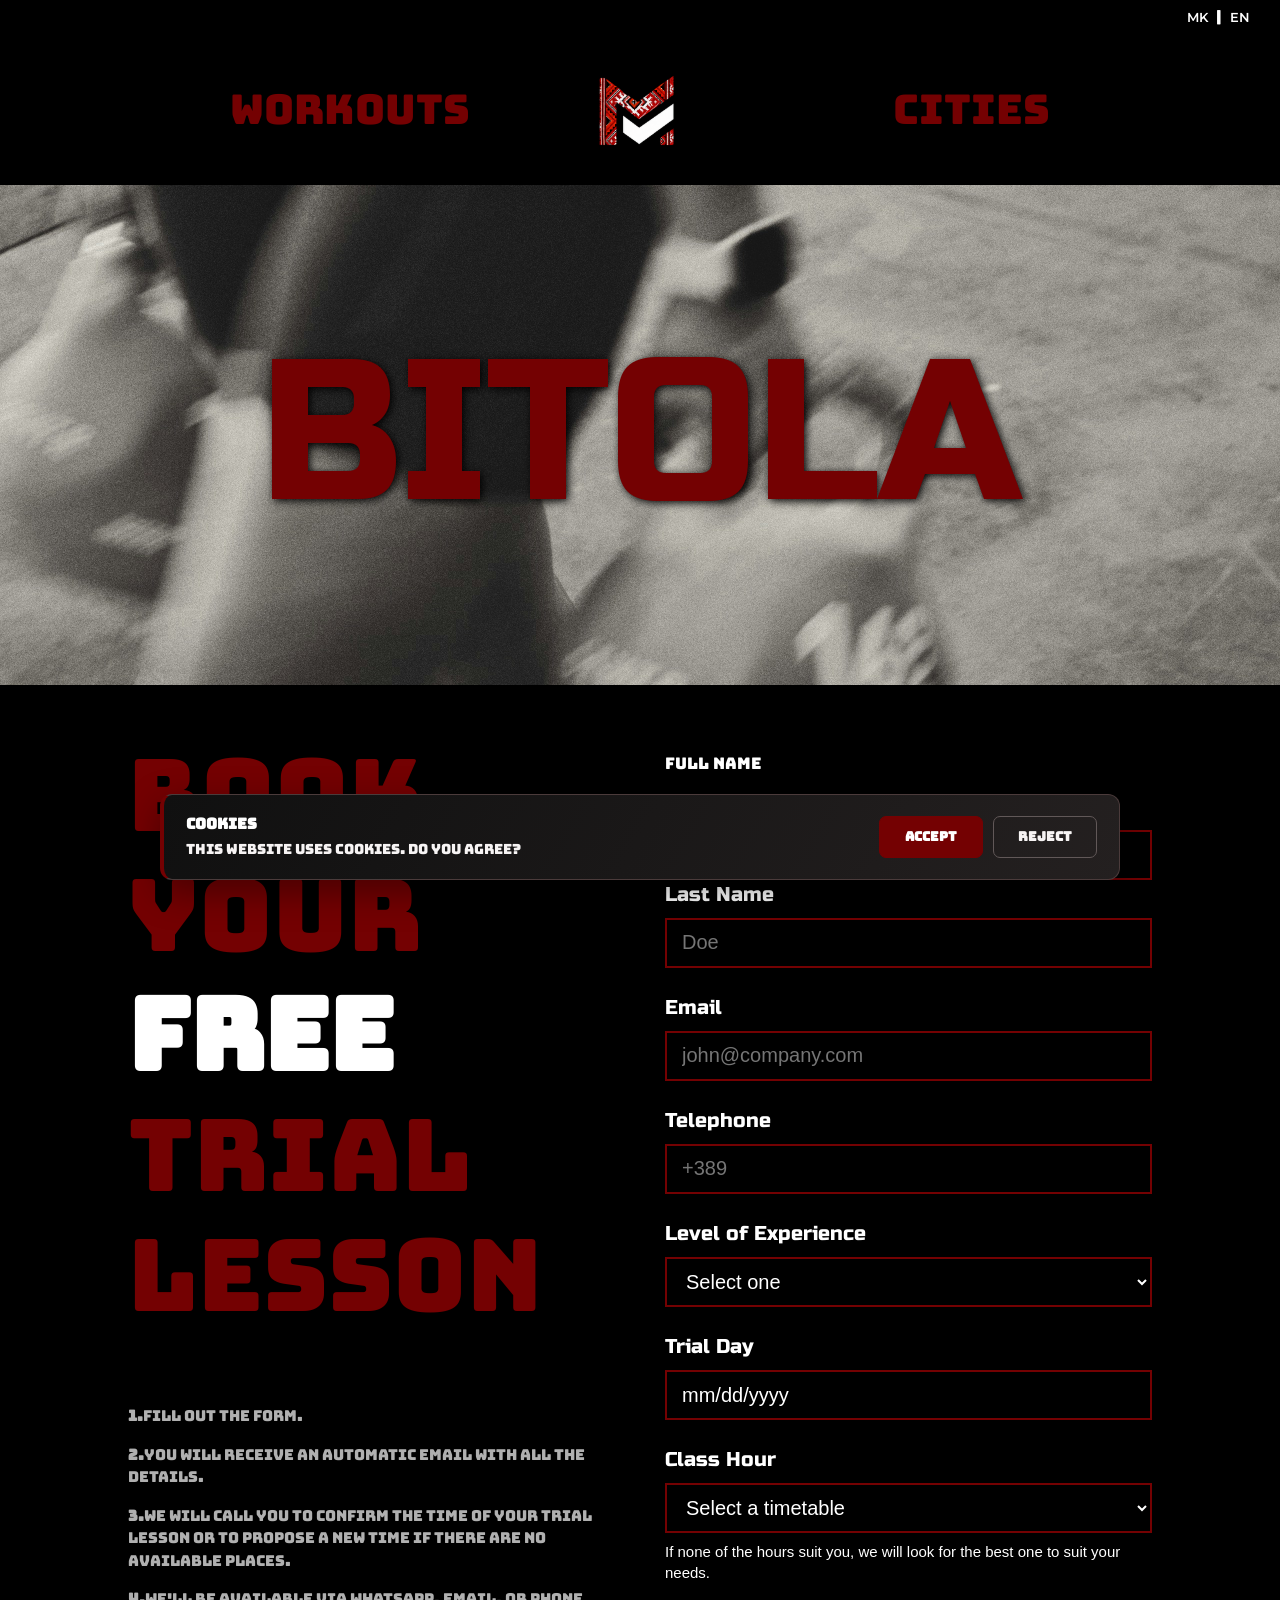
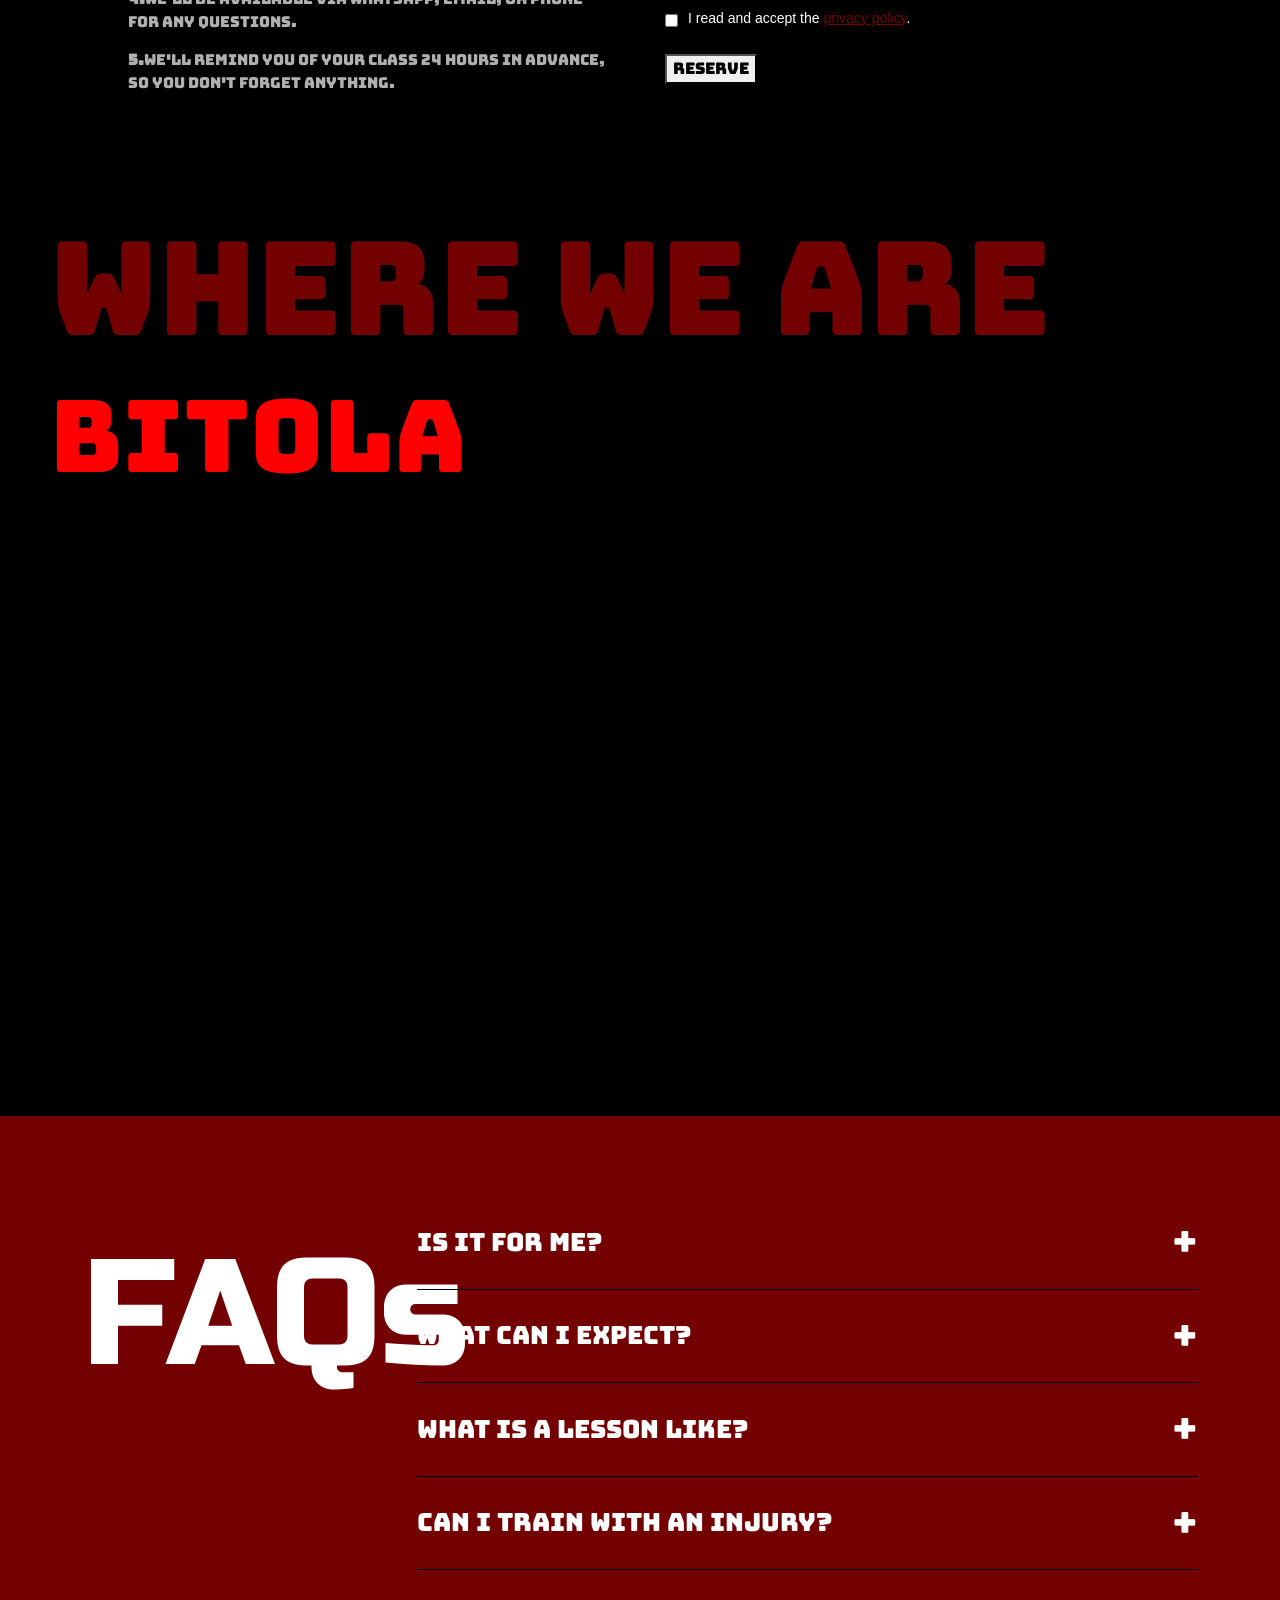
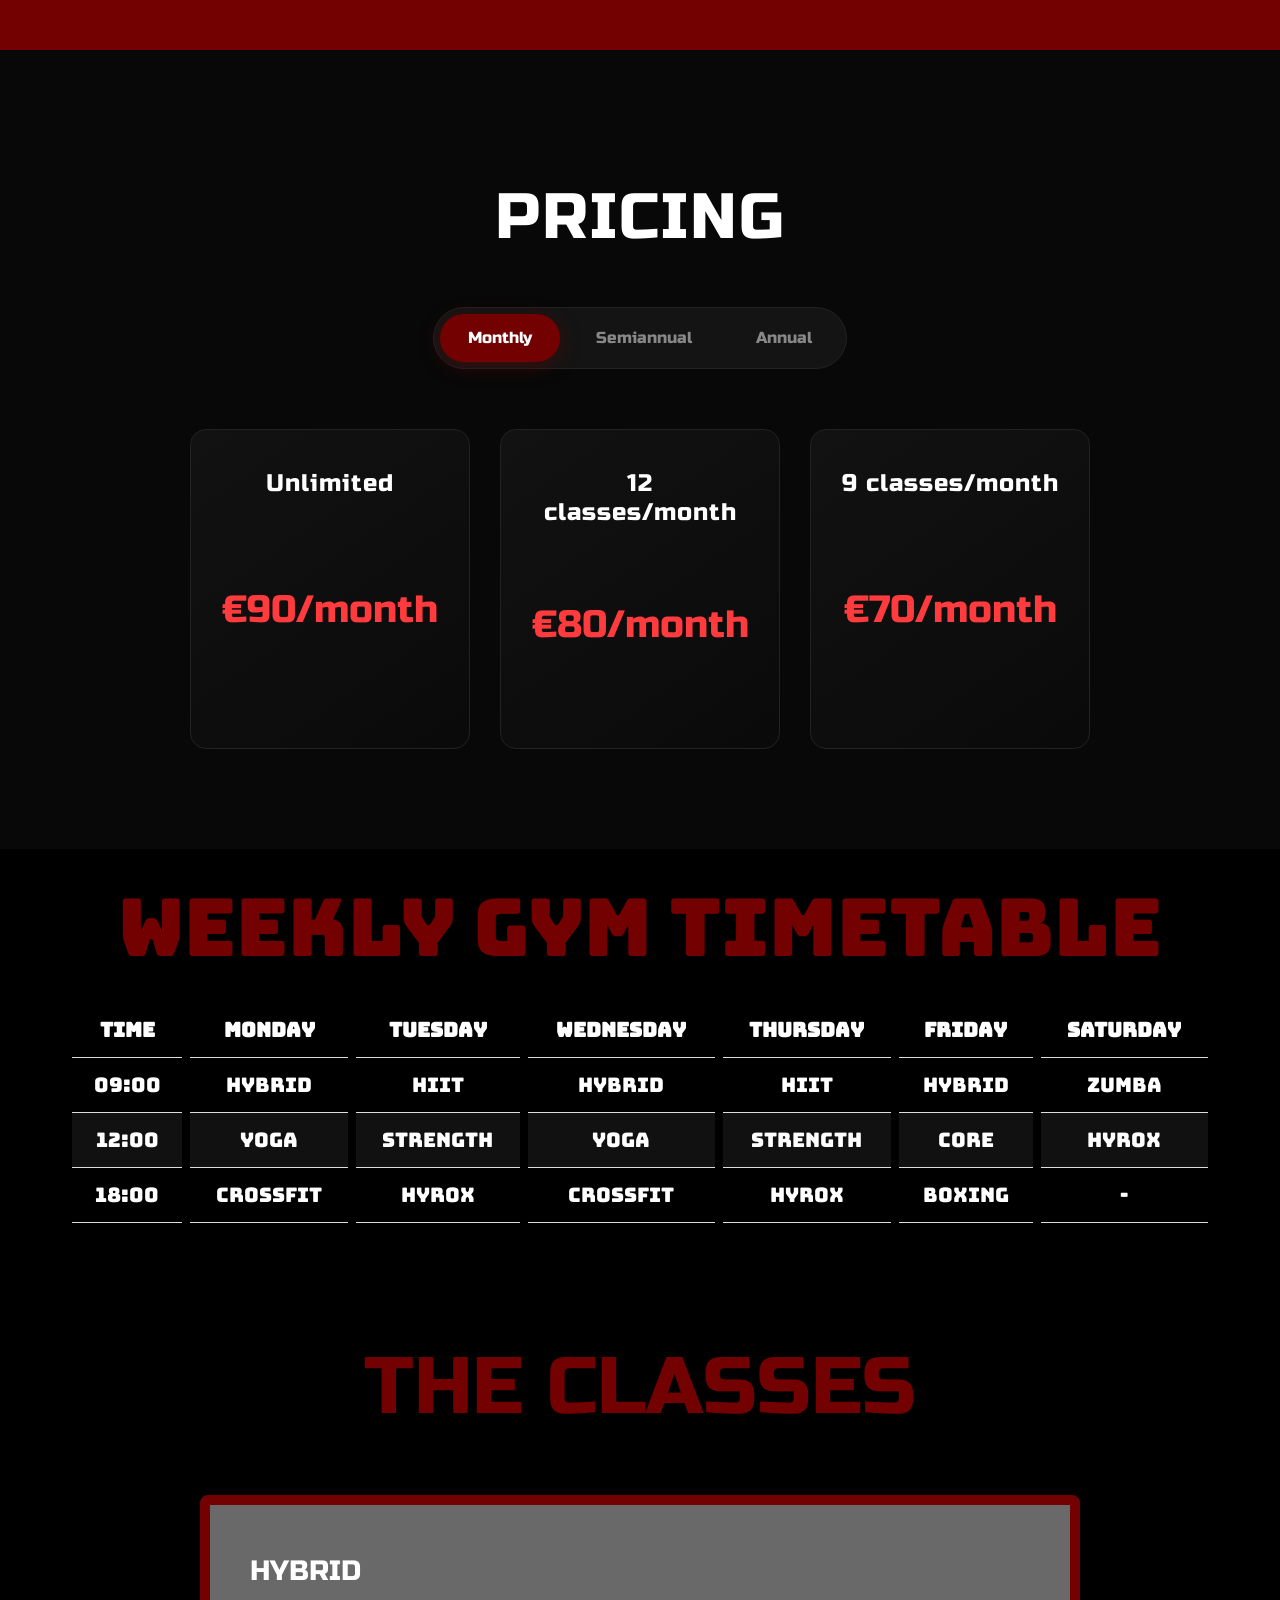
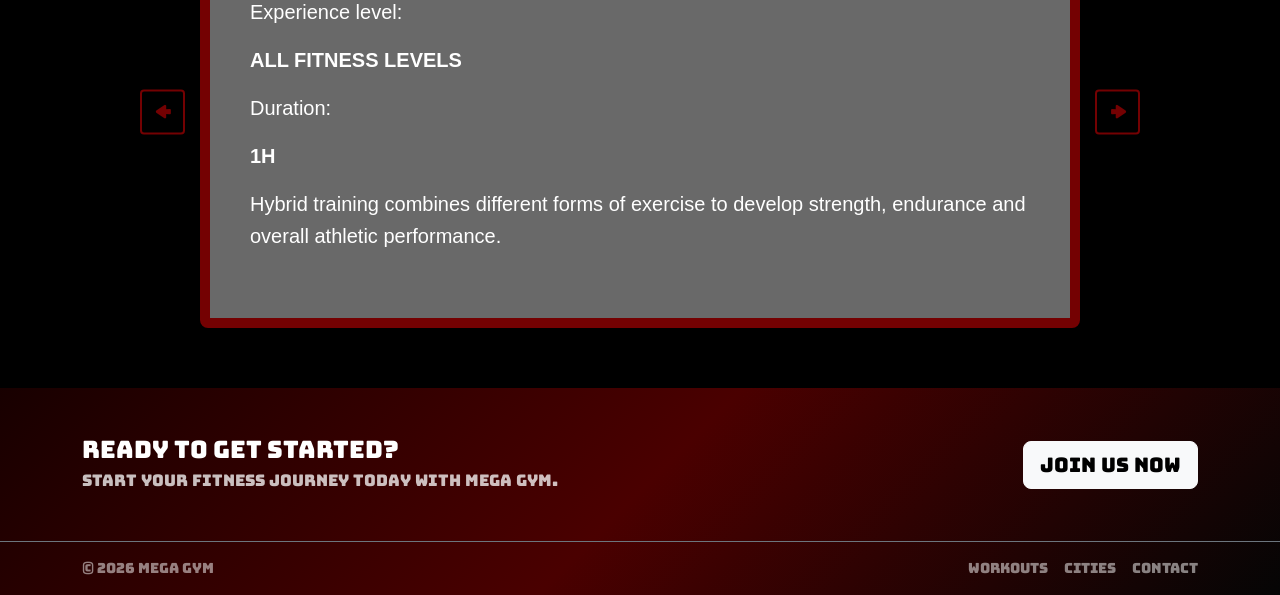
==== commit 254c2466: "okk" ====
--- a/Bitola.html
+++ b/Bitola.html
@@ -1265,7 +1265,7 @@
       </div>
 
 
-      <a href="http://localhost:63342/DP-project/DP-project/Bitola.html#booking" class="btn btn-light btn-lg flex-shrink-0">
+      <a href="#booking" class="btn btn-light btn-lg flex-shrink-0">
         Join us now
       </a>
 
@@ -1483,5 +1483,6 @@
   });
 
 </script>
+<script src="language-preference.js"></script>
 </body>
 </html>
